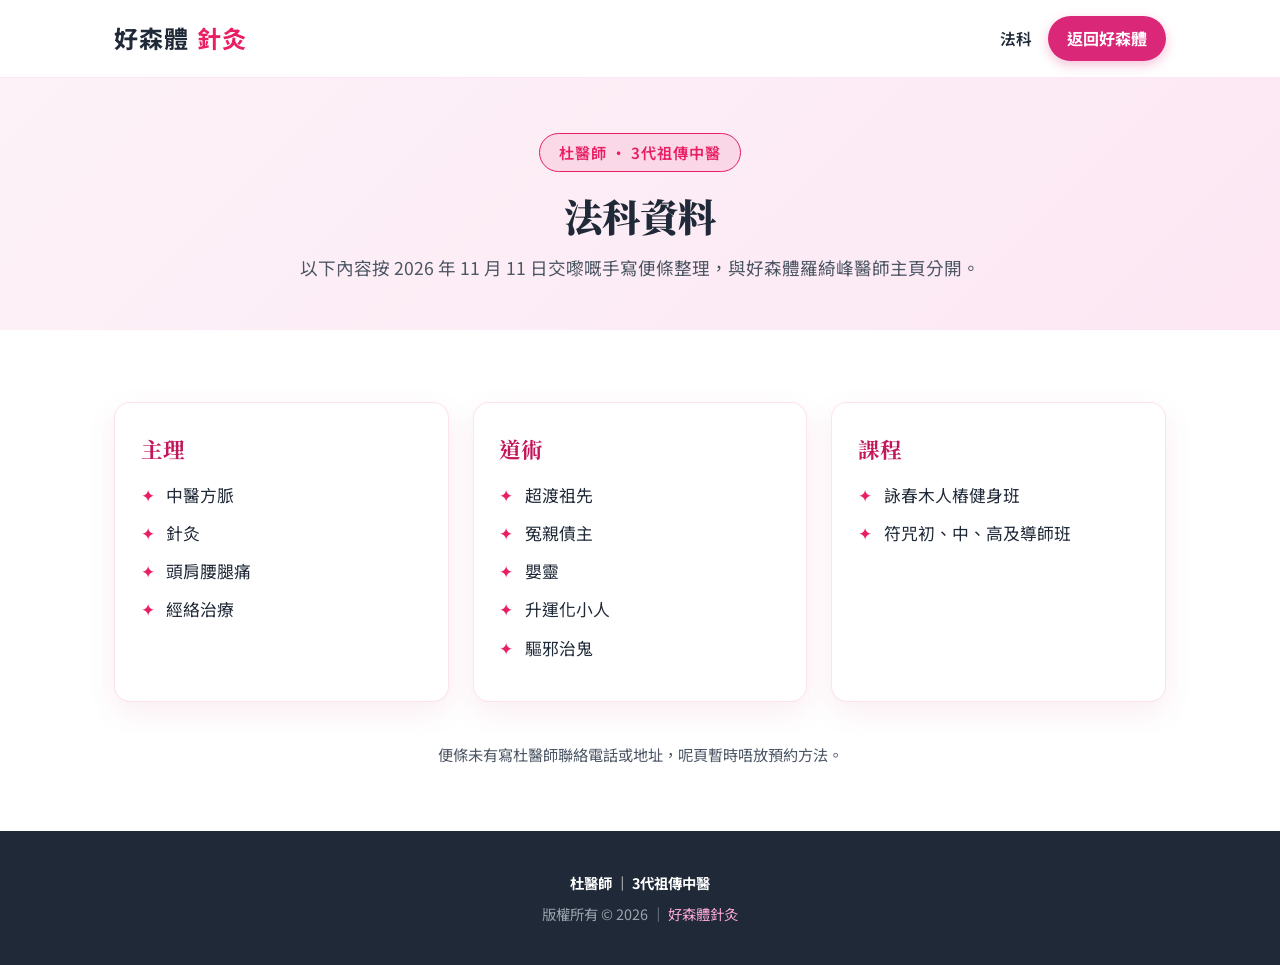
==== fake.html @ 341f4760 "Apply Facebook/IG pink palette and add Du physician ritual practice page" ====
<!DOCTYPE html>
<html lang="zh-HK">
<head>
    <meta charset="UTF-8">
    <meta name="viewport" content="width=device-width, initial-scale=1.0">
    <title>杜醫師法科｜3代祖傳中醫</title>
    <meta name="description" content="杜醫師，3代祖傳中醫。主理中醫方脈、針灸、頭肩腰腿痛、經絡治療；道術超渡祖先、冤親債主、嬰靈、升運化小人、驅邪治鬼；課程包括詠春木人樁健身班，以及符咒初、中、高及導師班。">
    <link rel="preconnect" href="https://fonts.googleapis.com">
    <link rel="preconnect" href="https://fonts.gstatic.com" crossorigin>
    <link href="https://fonts.googleapis.com/css2?family=Noto+Serif+TC:wght@500;700;900&family=Noto+Sans+TC:wght@400;500;600;700&display=swap" rel="stylesheet">
    <style>
        :root {
            --primary: #C2185B;
            --primary-light: #E91E63;
            --accent: #E91E63;
            --accent-hover: #C2185B;
            --button: #DB2777;
            --link: #BE185D;
            --bg-light: #FFFFFF;
            --hero-tint-start: #FDF2F8;
            --hero-tint-end: #FCE7F3;
            --text-dark: #1F2937;
            --text-muted: #4B5563;
            --white: #ffffff;
            --card-shadow: 0 10px 30px rgba(194, 24, 91, 0.08);
        }

        * {
            box-sizing: border-box;
            margin: 0;
            padding: 0;
        }

        body {
            font-family: 'Noto Sans TC', 'PingFang TC', -apple-system, BlinkMacSystemFont, "Segoe UI", Roboto, sans-serif;
            color: var(--text-dark);
            background-color: var(--bg-light);
            line-height: 1.6;
        }

        h1, h2, h3, .serif {
            font-family: 'Noto Serif TC', serif;
        }

        /* Header */
        header {
            background-color: var(--white);
            color: var(--text-dark);
            position: sticky;
            top: 0;
            z-index: 100;
            box-shadow: 0 1px 0 #FCE7F3;
        }

        .nav-container {
            max-width: 1100px;
            margin: 0 auto;
            padding: 1rem 1.5rem;
            display: flex;
            justify-content: space-between;
            align-items: center;
        }

        .logo {
            font-size: 1.5rem;
            font-weight: 700;
            letter-spacing: 1px;
            color: var(--text-dark);
            text-decoration: none;
            display: flex;
            align-items: center;
            gap: 8px;
        }

        .logo span {
            color: var(--accent);
        }

        .nav-btn {
            background-color: var(--button);
            color: var(--white);
            font-weight: 700;
            padding: 0.6rem 1.2rem;
            border-radius: 25px;
            text-decoration: none;
            transition: all 0.3s ease;
            box-shadow: 0 4px 12px rgba(219, 39, 119, 0.28);
        }

        .nav-btn:hover {
            background-color: var(--accent-hover);
            color: var(--white);
            transform: translateY(-2px);
        }

        /* Hero Section */
        .hero {
            background: linear-gradient(135deg, var(--hero-tint-start) 0%, var(--hero-tint-end) 100%);
            color: var(--text-dark);
            padding: 4rem 1.5rem 5rem;
            text-align: center;
            position: relative;
            overflow: hidden;
        }

        .hero::after {
            content: "";
            position: absolute;
            bottom: -50px;
            left: 0;
            right: 0;
            height: 100px;
            background: var(--bg-light);
            transform: skewY(-2deg);
        }

        .hero-container {
            max-width: 800px;
            margin: 0 auto;
            position: relative;
            z-index: 2;
        }

        .doctor-badge {
            display: inline-block;
            background: rgba(233, 30, 99, 0.10);
            border: 1px solid var(--accent);
            color: var(--accent);
            padding: 0.4rem 1.2rem;
            border-radius: 30px;
            font-size: 0.95rem;
            font-weight: 600;
            margin-bottom: 1.5rem;
            letter-spacing: 1px;
        }

        .hero h1 {
            font-size: 2.8rem;
            line-height: 1.3;
            margin-bottom: 1rem;
            font-weight: 900;
        }

        .hero p {
            font-size: 1.2rem;
            color: var(--text-muted);
            margin-bottom: 2rem;
        }

        .price-tag {
            display: inline-flex;
            align-items: baseline;
            gap: 10px;
            background: rgba(233, 30, 99, 0.08);
            backdrop-filter: blur(10px);
            border: 1px solid rgba(233, 30, 99, 0.22);
            padding: 1rem 2rem;
            border-radius: 15px;
            margin-bottom: 2.5rem;
        }

        .price-label {
            font-size: 1.1rem;
            color: var(--text-dark);
        }

        .price-value {
            font-size: 2.5rem;
            font-weight: 900;
            color: var(--accent);
            font-family: 'Noto Serif TC', serif;
        }

        .cta-group {
            display: flex;
            justify-content: center;
            gap: 1rem;
            flex-wrap: wrap;
        }

        .btn-primary {
            background-color: #25D366; /* WhatsApp Green */
            color: white;
            font-size: 1.1rem;
            font-weight: 700;
            padding: 0.9rem 2rem;
            border-radius: 30px;
            text-decoration: none;
            display: inline-flex;
            align-items: center;
            gap: 10px;
            box-shadow: 0 6px 20px rgba(37, 211, 102, 0.3);
            transition: all 0.3s ease;
        }

        .btn-primary:hover {
            transform: translateY(-3px);
            box-shadow: 0 10px 25px rgba(37, 211, 102, 0.4);
        }

        /* Container */
        .container {
            max-width: 1100px;
            margin: 0 auto;
            padding: 4rem 1.5rem;
        }

        .section-title {
            text-align: center;
            font-size: 2.2rem;
            color: var(--primary);
            margin-bottom: 0.8rem;
            font-weight: 700;
        }

        .section-subtitle {
            text-align: center;
            color: var(--text-muted);
            margin-bottom: 3rem;
            font-size: 1.05rem;
        }

        /* Features / Services Grid */
        .services-grid {
            display: grid;
            grid-template-columns: repeat(auto-fit, minmax(280px, 1fr));
            gap: 2rem;
        }

        .service-card {
            background: var(--white);
            border-radius: 16px;
            padding: 2rem;
            box-shadow: var(--card-shadow);
            border: 1px solid rgba(0,0,0,0.03);
            transition: all 0.3s ease;
            position: relative;
            overflow: hidden;
        }

        .service-card::before {
            content: "";
            position: absolute;
            top: 0;
            left: 0;
            width: 4px;
            height: 100%;
            background-color: var(--primary);
        }

        .service-card:hover {
            transform: translateY(-5px);
            box-shadow: 0 15px 35px rgba(194, 24, 91, 0.12);
        }

        .service-icon {
            font-size: 2.2rem;
            margin-bottom: 1rem;
            color: var(--primary);
        }

        .service-card h3 {
            font-size: 1.4rem;
            color: var(--primary);
            margin-bottom: 0.8rem;
        }

        .service-card p {
            color: var(--text-muted);
            font-size: 0.98rem;
            line-height: 1.6;
        }

        /* Doctor Profile Card */
        .profile-section {
            background: var(--white);
            border-radius: 24px;
            padding: 3rem 2rem;
            box-shadow: var(--card-shadow);
            margin: 4rem 0;
            display: grid;
            grid-template-columns: 1fr 1.5fr;
            gap: 3rem;
            align-items: center;
        }

        @media (max-width: 768px) {
            .profile-section {
                grid-template-columns: 1fr;
                text-align: center;
            }
            .hero h1 { font-size: 2rem; }
        }

        .doctor-avatar-box {
            background: linear-gradient(135deg, var(--primary) 0%, var(--primary-light) 100%);
            border-radius: 20px;
            padding: 2.5rem 1.5rem;
            color: white;
            text-align: center;
            box-shadow: 0 10px 25px rgba(194, 24, 91, 0.20);
        }

        .doctor-avatar-box h3 {
            font-size: 1.8rem;
            margin-bottom: 0.5rem;
            color: var(--white);
        }

        .doctor-avatar-box p {
            font-size: 1rem;
            opacity: 0.9;
        }

        .qual-list {
            list-style: none;
            margin-top: 1.5rem;
        }

        .qual-list li {
            position: relative;
            padding-left: 1.8rem;
            margin-bottom: 0.8rem;
            font-size: 1.05rem;
            color: var(--text-dark);
        }

        .qual-list li::before {
            content: "✦";
            position: absolute;
            left: 0;
            color: var(--primary);
            font-size: 1.1rem;
        }

        /* Booking / QR Section */
        .booking-section {
            background: linear-gradient(135deg, var(--hero-tint-start) 0%, var(--hero-tint-end) 100%);
            color: var(--text-dark);
            border-radius: 24px;
            padding: 3.5rem 2rem;
            text-align: center;
            margin: 4rem 0;
            box-shadow: 0 15px 35px rgba(194, 24, 91, 0.10);
            border: 1px solid rgba(233, 30, 99, 0.16);
        }

        .qr-box {
            background: white;
            display: inline-block;
            padding: 1rem;
            border-radius: 16px;
            margin: 2rem 0 1.5rem;
            box-shadow: 0 8px 25px rgba(0,0,0,0.2);
        }

        .qr-box img {
            width: 200px;
            height: 200px;
            display: block;
        }

        /* Footer */
        footer {
            background-color: var(--text-dark);
            color: #9ca3af;
            text-align: center;
            padding: 2.5rem 1.5rem;
            font-size: 0.9rem;
        }

        footer strong {
            color: white;
        }


        .nav-right {
            display: flex;
            align-items: center;
            gap: 1rem;
        }
        .nav-text {
            color: var(--text-dark);
            text-decoration: none;
            font-weight: 600;
            font-size: 0.98rem;
        }
        .nav-text:hover {
            color: var(--link);
        }
        @media (max-width: 480px) {
            .nav-text { font-size: 0.9rem; }
            .nav-right { gap: 0.7rem; }
        }

        .fa-hero {
            background: linear-gradient(135deg, var(--hero-tint-start) 0%, var(--hero-tint-end) 100%);
            color: var(--text-dark);
            padding: 3.5rem 1.5rem 3rem;
            text-align: center;
        }
        .fa-hero .doctor-badge { margin-bottom: 1.2rem; }
        .fa-hero h1 {
            font-size: 2.4rem;
            font-weight: 900;
            line-height: 1.3;
            margin-bottom: 0.8rem;
        }
        .fa-hero p { color: var(--text-muted); font-size: 1.1rem; }
        .fa-grid {
            display: grid;
            grid-template-columns: repeat(auto-fit, minmax(260px, 1fr));
            gap: 1.5rem;
            margin-top: 0.5rem;
        }
        .fa-card {
            background: var(--white);
            border-radius: 16px;
            padding: 1.8rem 1.6rem;
            box-shadow: var(--card-shadow);
            border: 1px solid rgba(233, 30, 99, 0.12);
        }
        .fa-card h2 {
            font-size: 1.35rem;
            color: var(--primary);
            margin-bottom: 1rem;
        }
        .fa-card ul { list-style: none; }
        .fa-card li {
            position: relative;
            padding-left: 1.6rem;
            margin-bottom: 0.7rem;
            color: var(--text-dark);
            font-size: 1.05rem;
        }
        .fa-card li::before {
            content: "✦";
            position: absolute;
            left: 0;
            color: var(--accent);
        }
        .fa-note {
            text-align: center;
            color: var(--text-muted);
            font-size: 0.95rem;
            margin-top: 2.5rem;
        }
    </style>
</head>
<body>
    <header>
        <div class="nav-container">
            <a href="index.html" class="logo">好森體<span>針灸</span></a>
            <div class="nav-right">
                <a href="fake.html" class="nav-text">法科</a>
                <a href="index.html" class="nav-btn">返回好森體</a>
            </div>
        </div>
    </header>

    <section class="fa-hero">
        <div class="hero-container">
            <div class="doctor-badge">杜醫師 · 3代祖傳中醫</div>
            <h1>法科資料</h1>
            <p>以下內容按 2026 年 11 月 11 日交嚟嘅手寫便條整理，與好森體羅綺峰醫師主頁分開。</p>
        </div>
    </section>

    <div class="container">
        <div class="fa-grid">
            <section class="fa-card">
                <h2>主理</h2>
                <ul>
                    <li>中醫方脈</li>
                    <li>針灸</li>
                    <li>頭肩腰腿痛</li>
                    <li>經絡治療</li>
                </ul>
            </section>
            <section class="fa-card">
                <h2>道術</h2>
                <ul>
                    <li>超渡祖先</li>
                    <li>冤親債主</li>
                    <li>嬰靈</li>
                    <li>升運化小人</li>
                    <li>驅邪治鬼</li>
                </ul>
            </section>
            <section class="fa-card">
                <h2>課程</h2>
                <ul>
                    <li>詠春木人樁健身班</li>
                    <li>符咒初、中、高及導師班</li>
                </ul>
            </section>
        </div>
        <p class="fa-note">便條未有寫杜醫師聯絡電話或地址，呢頁暫時唔放預約方法。</p>
    </div>

    <footer>
        <p><strong>杜醫師 ｜ 3代祖傳中醫</strong></p>
        <p style="margin-top: 0.5rem;">版權所有 © 2026 ｜ <a href="index.html" style="color:#F9A8D4;text-decoration:none;">好森體針灸</a></p>
    </footer>
</body>
</html>
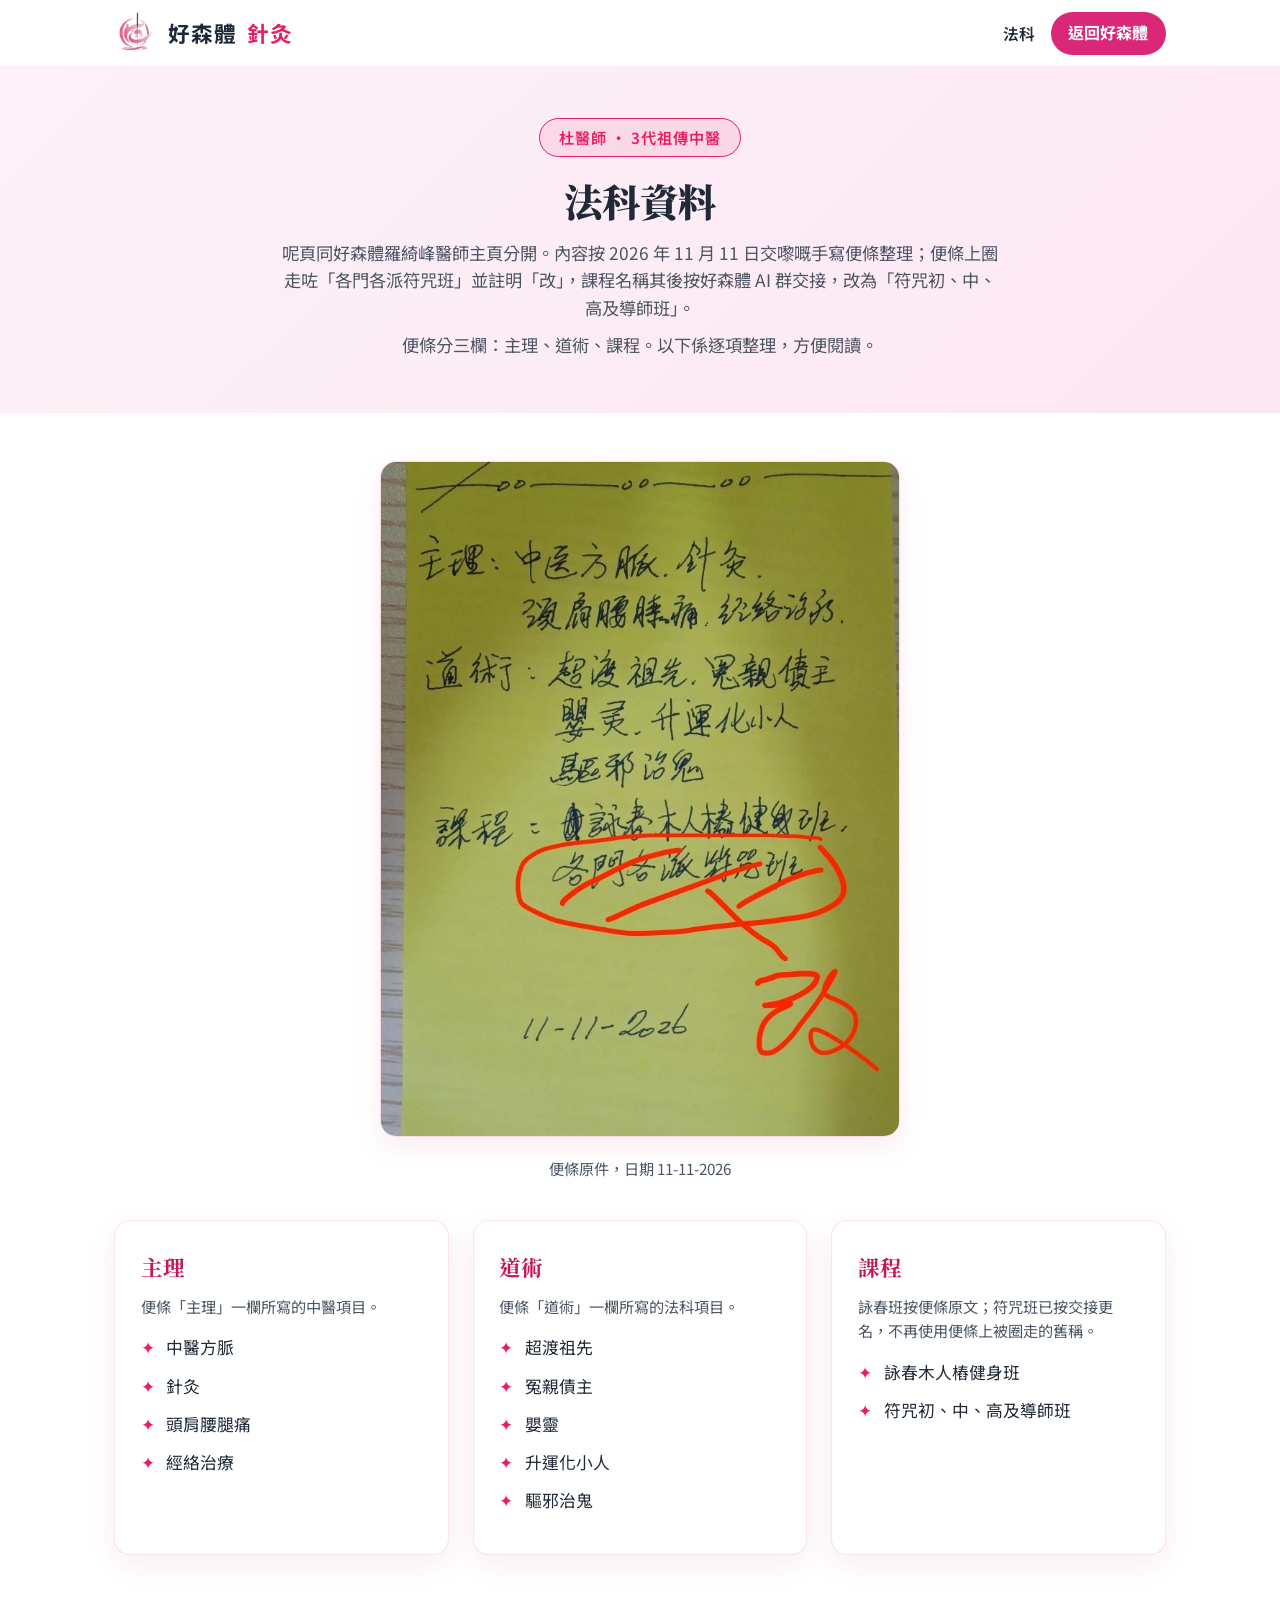
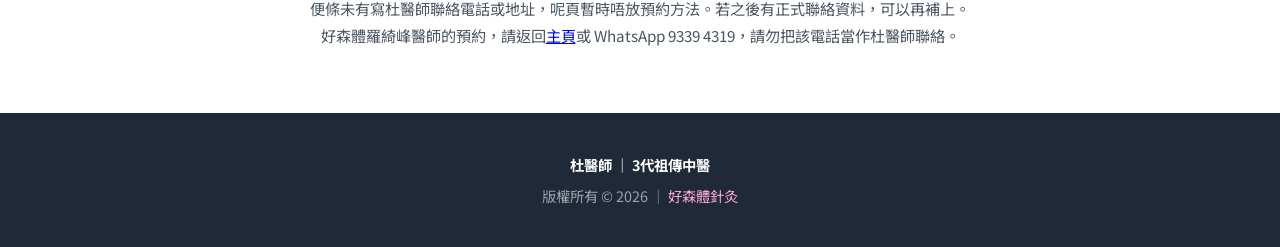
==== commit 733dd8d0: "Add official logo, Facebook and Instagram links, clinic detail, and Du physician note image" ====
--- a/fake.html
+++ b/fake.html
@@ -5,11 +5,13 @@
     <meta name="viewport" content="width=device-width, initial-scale=1.0">
     <title>杜醫師法科｜3代祖傳中醫</title>
     <meta name="description" content="杜醫師，3代祖傳中醫。主理中醫方脈、針灸、頭肩腰腿痛、經絡治療；道術超渡祖先、冤親債主、嬰靈、升運化小人、驅邪治鬼；課程包括詠春木人樁健身班，以及符咒初、中、高及導師班。">
+    <link rel="icon" href="[data-uri]" type="image/png">
     <link rel="preconnect" href="https://fonts.googleapis.com">
     <link rel="preconnect" href="https://fonts.gstatic.com" crossorigin>
     <link href="https://fonts.googleapis.com/css2?family=Noto+Serif+TC:wght@500;700;900&family=Noto+Sans+TC:wght@400;500;600;700&display=swap" rel="stylesheet">
     <style>
         :root {
+            --logo-url: url("[data-uri]");
             --primary: #C2185B;
             --primary-light: #E91E63;
             --accent: #E91E63;
@@ -24,25 +26,14 @@
             --white: #ffffff;
             --card-shadow: 0 10px 30px rgba(194, 24, 91, 0.08);
         }
-
-        * {
-            box-sizing: border-box;
-            margin: 0;
-            padding: 0;
-        }
-
+        * { box-sizing: border-box; margin: 0; padding: 0; }
         body {
             font-family: 'Noto Sans TC', 'PingFang TC', -apple-system, BlinkMacSystemFont, "Segoe UI", Roboto, sans-serif;
             color: var(--text-dark);
             background-color: var(--bg-light);
             line-height: 1.6;
         }
-
-        h1, h2, h3, .serif {
-            font-family: 'Noto Serif TC', serif;
-        }
-
-        /* Header */
+        h1, h2, h3, .serif { font-family: 'Noto Serif TC', serif; }
         header {
             background-color: var(--white);
             color: var(--text-dark);
@@ -51,76 +42,58 @@
             z-index: 100;
             box-shadow: 0 1px 0 #FCE7F3;
         }
-
         .nav-container {
             max-width: 1100px;
             margin: 0 auto;
-            padding: 1rem 1.5rem;
+            padding: 0.7rem 1.5rem;
             display: flex;
             justify-content: space-between;
             align-items: center;
         }
-
         .logo {
-            font-size: 1.5rem;
+            font-size: 1.35rem;
             font-weight: 700;
             letter-spacing: 1px;
             color: var(--text-dark);
             text-decoration: none;
             display: flex;
             align-items: center;
-            gap: 8px;
-        }
-
-        .logo span {
-            color: var(--accent);
-        }
-
+            gap: 10px;
+        }
+        .brand-logo {
+            display: inline-block;
+            width: 44px;
+            height: 44px;
+            background-image: var(--logo-url);
+            background-size: contain;
+            background-repeat: no-repeat;
+            background-position: center;
+            flex-shrink: 0;
+        }
+        .brand-logo-lg {
+            width: 160px;
+            height: 160px;
+            margin: 0 auto 0.8rem;
+        }
+        .logo span { color: var(--accent); }
+        .nav-right { display: flex; align-items: center; gap: 1rem; }
+        .nav-text { color: var(--text-dark); text-decoration: none; font-weight: 600; font-size: 0.98rem; }
+        .nav-text:hover { color: var(--link); }
         .nav-btn {
             background-color: var(--button);
             color: var(--white);
             font-weight: 700;
-            padding: 0.6rem 1.2rem;
+            padding: 0.55rem 1.1rem;
             border-radius: 25px;
             text-decoration: none;
-            transition: all 0.3s ease;
-            box-shadow: 0 4px 12px rgba(219, 39, 119, 0.28);
-        }
-
-        .nav-btn:hover {
-            background-color: var(--accent-hover);
-            color: var(--white);
-            transform: translateY(-2px);
-        }
-
-        /* Hero Section */
-        .hero {
+        }
+        .nav-btn:hover { background-color: var(--accent-hover); color: var(--white); }
+        .fa-hero {
             background: linear-gradient(135deg, var(--hero-tint-start) 0%, var(--hero-tint-end) 100%);
             color: var(--text-dark);
-            padding: 4rem 1.5rem 5rem;
+            padding: 3.2rem 1.5rem 2.8rem;
             text-align: center;
-            position: relative;
-            overflow: hidden;
-        }
-
-        .hero::after {
-            content: "";
-            position: absolute;
-            bottom: -50px;
-            left: 0;
-            right: 0;
-            height: 100px;
-            background: var(--bg-light);
-            transform: skewY(-2deg);
-        }
-
-        .hero-container {
-            max-width: 800px;
-            margin: 0 auto;
-            position: relative;
-            z-index: 2;
-        }
-
+        }
         .doctor-badge {
             display: inline-block;
             background: rgba(233, 30, 99, 0.10);
@@ -130,237 +103,46 @@
             border-radius: 30px;
             font-size: 0.95rem;
             font-weight: 600;
-            margin-bottom: 1.5rem;
+            margin-bottom: 1.2rem;
             letter-spacing: 1px;
         }
-
-        .hero h1 {
-            font-size: 2.8rem;
-            line-height: 1.3;
-            margin-bottom: 1rem;
-            font-weight: 900;
-        }
-
-        .hero p {
-            font-size: 1.2rem;
-            color: var(--text-muted);
-            margin-bottom: 2rem;
-        }
-
-        .price-tag {
-            display: inline-flex;
-            align-items: baseline;
-            gap: 10px;
-            background: rgba(233, 30, 99, 0.08);
-            backdrop-filter: blur(10px);
-            border: 1px solid rgba(233, 30, 99, 0.22);
-            padding: 1rem 2rem;
-            border-radius: 15px;
-            margin-bottom: 2.5rem;
-        }
-
-        .price-label {
-            font-size: 1.1rem;
-            color: var(--text-dark);
-        }
-
-        .price-value {
-            font-size: 2.5rem;
-            font-weight: 900;
-            color: var(--accent);
-            font-family: 'Noto Serif TC', serif;
-        }
-
-        .cta-group {
-            display: flex;
-            justify-content: center;
-            gap: 1rem;
-            flex-wrap: wrap;
-        }
-
-        .btn-primary {
-            background-color: #25D366; /* WhatsApp Green */
-            color: white;
-            font-size: 1.1rem;
-            font-weight: 700;
-            padding: 0.9rem 2rem;
-            border-radius: 30px;
-            text-decoration: none;
-            display: inline-flex;
-            align-items: center;
-            gap: 10px;
-            box-shadow: 0 6px 20px rgba(37, 211, 102, 0.3);
-            transition: all 0.3s ease;
-        }
-
-        .btn-primary:hover {
-            transform: translateY(-3px);
-            box-shadow: 0 10px 25px rgba(37, 211, 102, 0.4);
-        }
-
-        /* Container */
-        .container {
-            max-width: 1100px;
-            margin: 0 auto;
-            padding: 4rem 1.5rem;
-        }
-
-        .section-title {
-            text-align: center;
-            font-size: 2.2rem;
-            color: var(--primary);
-            margin-bottom: 0.8rem;
-            font-weight: 700;
-        }
-
-        .section-subtitle {
-            text-align: center;
-            color: var(--text-muted);
-            margin-bottom: 3rem;
-            font-size: 1.05rem;
-        }
-
-        /* Features / Services Grid */
-        .services-grid {
+        .fa-hero h1 { font-size: 2.4rem; font-weight: 900; line-height: 1.3; margin-bottom: 0.8rem; }
+        .fa-hero p { color: var(--text-muted); font-size: 1.08rem; max-width: 720px; margin: 0 auto 0.6rem; }
+        .container { max-width: 1100px; margin: 0 auto; padding: 3rem 1.5rem 4rem; }
+        .note-wrap { text-align: center; margin: 0 0 2.5rem; }
+        .note-wrap img {
+            width: 100%;
+            max-width: 520px;
+            height: auto;
+            border-radius: 16px;
+            box-shadow: var(--card-shadow);
+            border: 1px solid rgba(233, 30, 99, 0.16);
+        }
+        .note-wrap figcaption { color: var(--text-muted); font-size: 0.95rem; margin-top: 0.8rem; }
+        .fa-grid {
             display: grid;
-            grid-template-columns: repeat(auto-fit, minmax(280px, 1fr));
-            gap: 2rem;
-        }
-
-        .service-card {
+            grid-template-columns: repeat(auto-fit, minmax(260px, 1fr));
+            gap: 1.5rem;
+        }
+        .fa-card {
             background: var(--white);
             border-radius: 16px;
-            padding: 2rem;
+            padding: 1.8rem 1.6rem;
             box-shadow: var(--card-shadow);
-            border: 1px solid rgba(0,0,0,0.03);
-            transition: all 0.3s ease;
+            border: 1px solid rgba(233, 30, 99, 0.12);
+        }
+        .fa-card h2 { font-size: 1.35rem; color: var(--primary); margin-bottom: 0.6rem; }
+        .fa-card .lead { color: var(--text-muted); font-size: 0.95rem; margin-bottom: 1rem; }
+        .fa-card ul { list-style: none; }
+        .fa-card li {
             position: relative;
-            overflow: hidden;
-        }
-
-        .service-card::before {
-            content: "";
-            position: absolute;
-            top: 0;
-            left: 0;
-            width: 4px;
-            height: 100%;
-            background-color: var(--primary);
-        }
-
-        .service-card:hover {
-            transform: translateY(-5px);
-            box-shadow: 0 15px 35px rgba(194, 24, 91, 0.12);
-        }
-
-        .service-icon {
-            font-size: 2.2rem;
-            margin-bottom: 1rem;
-            color: var(--primary);
-        }
-
-        .service-card h3 {
-            font-size: 1.4rem;
-            color: var(--primary);
-            margin-bottom: 0.8rem;
-        }
-
-        .service-card p {
-            color: var(--text-muted);
-            font-size: 0.98rem;
-            line-height: 1.6;
-        }
-
-        /* Doctor Profile Card */
-        .profile-section {
-            background: var(--white);
-            border-radius: 24px;
-            padding: 3rem 2rem;
-            box-shadow: var(--card-shadow);
-            margin: 4rem 0;
-            display: grid;
-            grid-template-columns: 1fr 1.5fr;
-            gap: 3rem;
-            align-items: center;
-        }
-
-        @media (max-width: 768px) {
-            .profile-section {
-                grid-template-columns: 1fr;
-                text-align: center;
-            }
-            .hero h1 { font-size: 2rem; }
-        }
-
-        .doctor-avatar-box {
-            background: linear-gradient(135deg, var(--primary) 0%, var(--primary-light) 100%);
-            border-radius: 20px;
-            padding: 2.5rem 1.5rem;
-            color: white;
-            text-align: center;
-            box-shadow: 0 10px 25px rgba(194, 24, 91, 0.20);
-        }
-
-        .doctor-avatar-box h3 {
-            font-size: 1.8rem;
-            margin-bottom: 0.5rem;
-            color: var(--white);
-        }
-
-        .doctor-avatar-box p {
-            font-size: 1rem;
-            opacity: 0.9;
-        }
-
-        .qual-list {
-            list-style: none;
-            margin-top: 1.5rem;
-        }
-
-        .qual-list li {
-            position: relative;
-            padding-left: 1.8rem;
-            margin-bottom: 0.8rem;
+            padding-left: 1.6rem;
+            margin-bottom: 0.7rem;
+            color: var(--text-dark);
             font-size: 1.05rem;
-            color: var(--text-dark);
-        }
-
-        .qual-list li::before {
-            content: "✦";
-            position: absolute;
-            left: 0;
-            color: var(--primary);
-            font-size: 1.1rem;
-        }
-
-        /* Booking / QR Section */
-        .booking-section {
-            background: linear-gradient(135deg, var(--hero-tint-start) 0%, var(--hero-tint-end) 100%);
-            color: var(--text-dark);
-            border-radius: 24px;
-            padding: 3.5rem 2rem;
-            text-align: center;
-            margin: 4rem 0;
-            box-shadow: 0 15px 35px rgba(194, 24, 91, 0.10);
-            border: 1px solid rgba(233, 30, 99, 0.16);
-        }
-
-        .qr-box {
-            background: white;
-            display: inline-block;
-            padding: 1rem;
-            border-radius: 16px;
-            margin: 2rem 0 1.5rem;
-            box-shadow: 0 8px 25px rgba(0,0,0,0.2);
-        }
-
-        .qr-box img {
-            width: 200px;
-            height: 200px;
-            display: block;
-        }
-
-        /* Footer */
+        }
+        .fa-card li::before { content: "✦"; position: absolute; left: 0; color: var(--accent); }
+        .fa-note { text-align: center; color: var(--text-muted); font-size: 0.95rem; margin-top: 2.5rem; line-height: 1.8; }
         footer {
             background-color: var(--text-dark);
             color: #9ca3af;
@@ -368,89 +150,17 @@
             padding: 2.5rem 1.5rem;
             font-size: 0.9rem;
         }
-
-        footer strong {
-            color: white;
-        }
-
-
-        .nav-right {
-            display: flex;
-            align-items: center;
-            gap: 1rem;
-        }
-        .nav-text {
-            color: var(--text-dark);
-            text-decoration: none;
-            font-weight: 600;
-            font-size: 0.98rem;
-        }
-        .nav-text:hover {
-            color: var(--link);
-        }
+        footer strong { color: white; }
+        footer a { color: #F9A8D4; text-decoration: none; }
         @media (max-width: 480px) {
-            .nav-text { font-size: 0.9rem; }
-            .nav-right { gap: 0.7rem; }
-        }
-
-        .fa-hero {
-            background: linear-gradient(135deg, var(--hero-tint-start) 0%, var(--hero-tint-end) 100%);
-            color: var(--text-dark);
-            padding: 3.5rem 1.5rem 3rem;
-            text-align: center;
-        }
-        .fa-hero .doctor-badge { margin-bottom: 1.2rem; }
-        .fa-hero h1 {
-            font-size: 2.4rem;
-            font-weight: 900;
-            line-height: 1.3;
-            margin-bottom: 0.8rem;
-        }
-        .fa-hero p { color: var(--text-muted); font-size: 1.1rem; }
-        .fa-grid {
-            display: grid;
-            grid-template-columns: repeat(auto-fit, minmax(260px, 1fr));
-            gap: 1.5rem;
-            margin-top: 0.5rem;
-        }
-        .fa-card {
-            background: var(--white);
-            border-radius: 16px;
-            padding: 1.8rem 1.6rem;
-            box-shadow: var(--card-shadow);
-            border: 1px solid rgba(233, 30, 99, 0.12);
-        }
-        .fa-card h2 {
-            font-size: 1.35rem;
-            color: var(--primary);
-            margin-bottom: 1rem;
-        }
-        .fa-card ul { list-style: none; }
-        .fa-card li {
-            position: relative;
-            padding-left: 1.6rem;
-            margin-bottom: 0.7rem;
-            color: var(--text-dark);
-            font-size: 1.05rem;
-        }
-        .fa-card li::before {
-            content: "✦";
-            position: absolute;
-            left: 0;
-            color: var(--accent);
-        }
-        .fa-note {
-            text-align: center;
-            color: var(--text-muted);
-            font-size: 0.95rem;
-            margin-top: 2.5rem;
+            .fa-hero h1 { font-size: 2rem; }
         }
     </style>
 </head>
 <body>
     <header>
         <div class="nav-container">
-            <a href="index.html" class="logo">好森體<span>針灸</span></a>
+            <a href="index.html" class="logo"><span class="brand-logo" role="img" aria-label="好森體針灸標誌"></span>好森體<span>針灸</span></a>
             <div class="nav-right">
                 <a href="fake.html" class="nav-text">法科</a>
                 <a href="index.html" class="nav-btn">返回好森體</a>
@@ -459,17 +169,22 @@
     </header>
 
     <section class="fa-hero">
-        <div class="hero-container">
-            <div class="doctor-badge">杜醫師 · 3代祖傳中醫</div>
-            <h1>法科資料</h1>
-            <p>以下內容按 2026 年 11 月 11 日交嚟嘅手寫便條整理，與好森體羅綺峰醫師主頁分開。</p>
-        </div>
+        <div class="doctor-badge">杜醫師 · 3代祖傳中醫</div>
+        <h1>法科資料</h1>
+        <p>呢頁同好森體羅綺峰醫師主頁分開。內容按 2026 年 11 月 11 日交嚟嘅手寫便條整理；便條上圈走咗「各門各派符咒班」並註明「改」，課程名稱其後按好森體 AI 群交接，改為「符咒初、中、高及導師班」。</p>
+        <p>便條分三欄：主理、道術、課程。以下係逐項整理，方便閱讀。</p>
     </section>
 
     <div class="container">
+        <figure class="note-wrap">
+            <img src="[data-uri]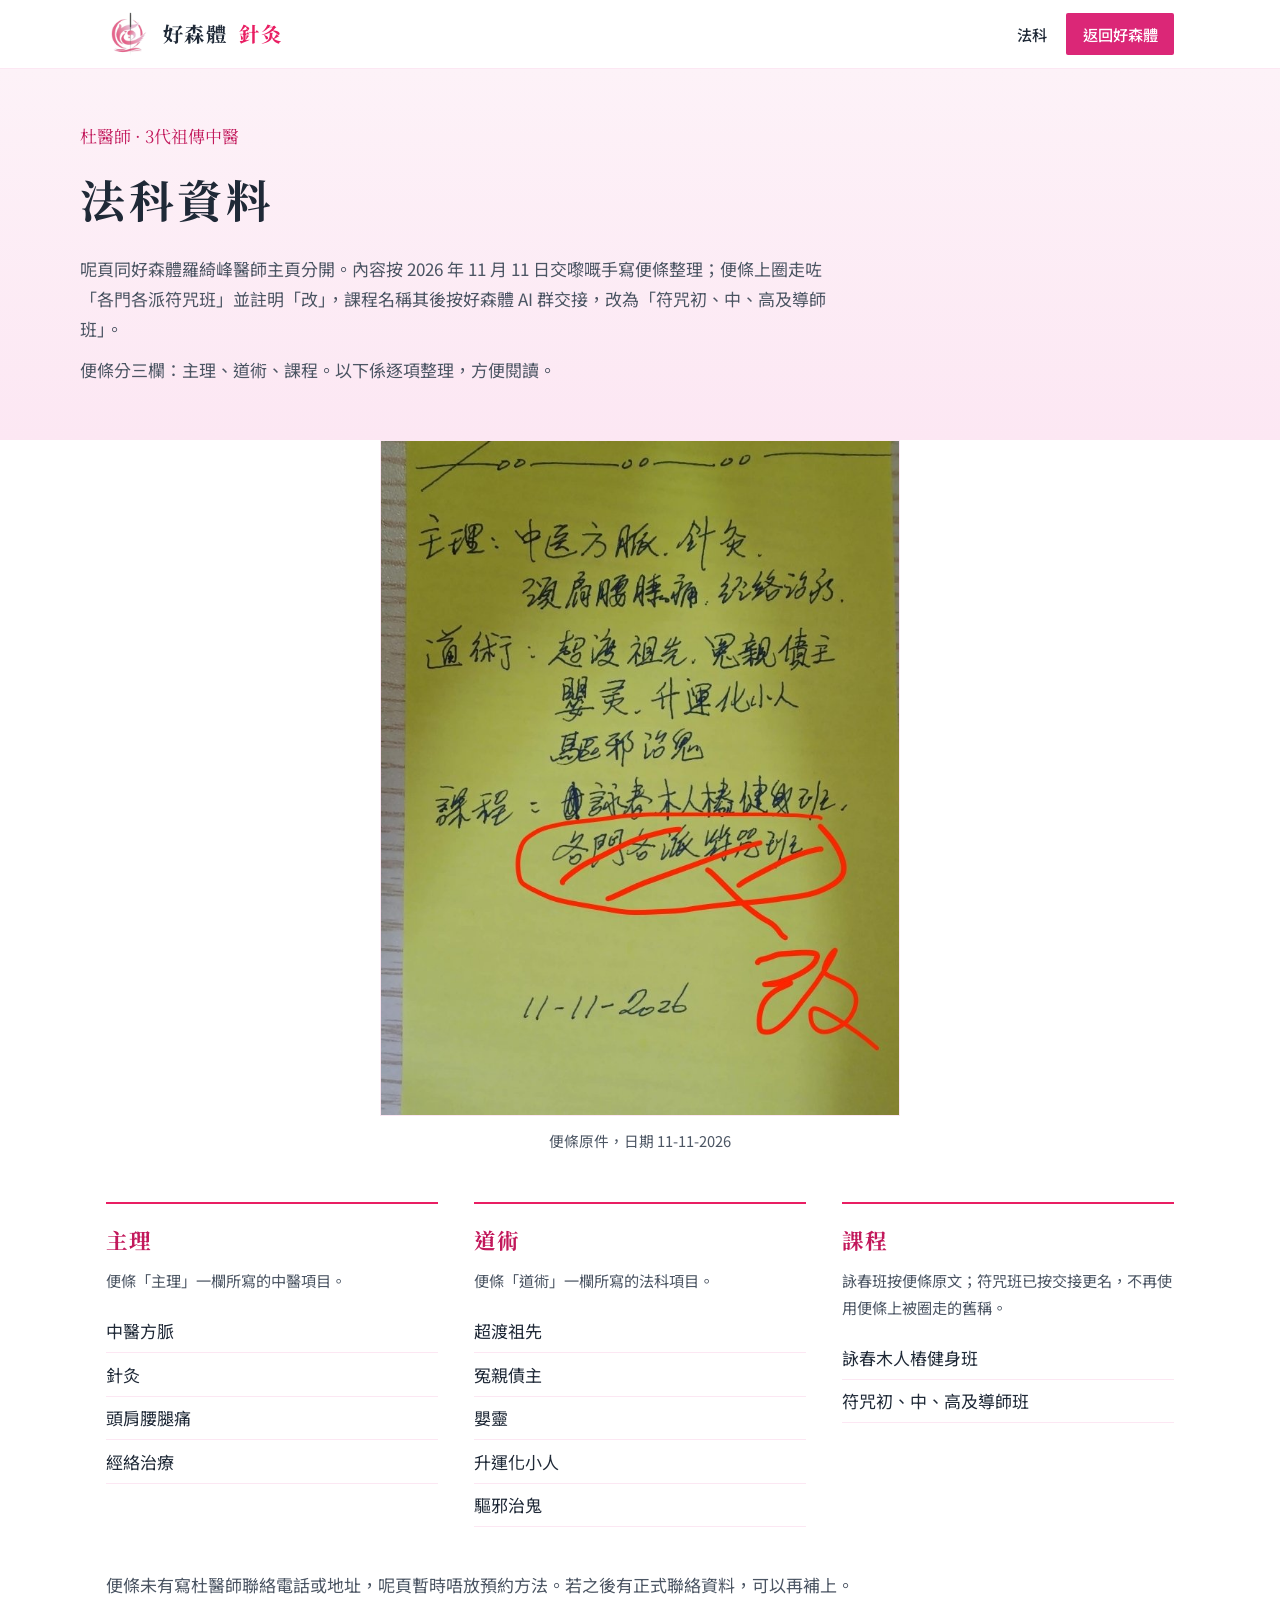
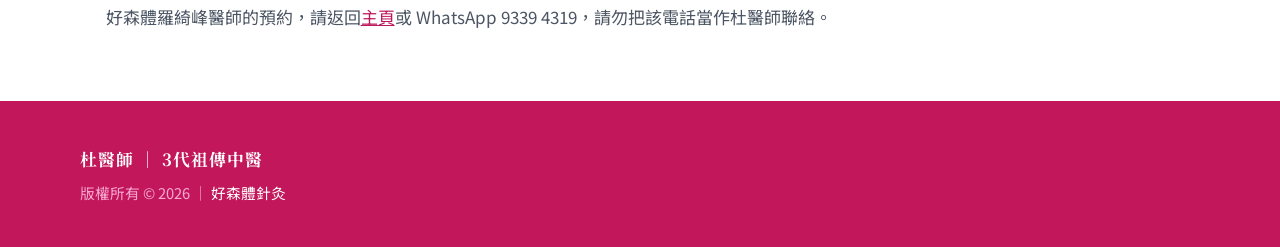
==== commit d3e3dae5: "Publish renovated clinic typography and layout" ====
--- a/fake.html
+++ b/fake.html
@@ -8,181 +8,37 @@
     <link rel="icon" href="[data-uri]" type="image/png">
     <link rel="preconnect" href="https://fonts.googleapis.com">
     <link rel="preconnect" href="https://fonts.gstatic.com" crossorigin>
-    <link href="https://fonts.googleapis.com/css2?family=Noto+Serif+TC:wght@500;700;900&family=Noto+Sans+TC:wght@400;500;600;700&display=swap" rel="stylesheet">
-    <style>
-        :root {
-            --logo-url: url("[data-uri]");
-            --primary: #C2185B;
-            --primary-light: #E91E63;
-            --accent: #E91E63;
-            --accent-hover: #C2185B;
-            --button: #DB2777;
-            --link: #BE185D;
-            --bg-light: #FFFFFF;
-            --hero-tint-start: #FDF2F8;
-            --hero-tint-end: #FCE7F3;
-            --text-dark: #1F2937;
-            --text-muted: #4B5563;
-            --white: #ffffff;
-            --card-shadow: 0 10px 30px rgba(194, 24, 91, 0.08);
-        }
-        * { box-sizing: border-box; margin: 0; padding: 0; }
-        body {
-            font-family: 'Noto Sans TC', 'PingFang TC', -apple-system, BlinkMacSystemFont, "Segoe UI", Roboto, sans-serif;
-            color: var(--text-dark);
-            background-color: var(--bg-light);
-            line-height: 1.6;
-        }
-        h1, h2, h3, .serif { font-family: 'Noto Serif TC', serif; }
-        header {
-            background-color: var(--white);
-            color: var(--text-dark);
-            position: sticky;
-            top: 0;
-            z-index: 100;
-            box-shadow: 0 1px 0 #FCE7F3;
-        }
-        .nav-container {
-            max-width: 1100px;
-            margin: 0 auto;
-            padding: 0.7rem 1.5rem;
-            display: flex;
-            justify-content: space-between;
-            align-items: center;
-        }
-        .logo {
-            font-size: 1.35rem;
-            font-weight: 700;
-            letter-spacing: 1px;
-            color: var(--text-dark);
-            text-decoration: none;
-            display: flex;
-            align-items: center;
-            gap: 10px;
-        }
-        .brand-logo {
-            display: inline-block;
-            width: 44px;
-            height: 44px;
-            background-image: var(--logo-url);
-            background-size: contain;
-            background-repeat: no-repeat;
-            background-position: center;
-            flex-shrink: 0;
-        }
-        .brand-logo-lg {
-            width: 160px;
-            height: 160px;
-            margin: 0 auto 0.8rem;
-        }
-        .logo span { color: var(--accent); }
-        .nav-right { display: flex; align-items: center; gap: 1rem; }
-        .nav-text { color: var(--text-dark); text-decoration: none; font-weight: 600; font-size: 0.98rem; }
-        .nav-text:hover { color: var(--link); }
-        .nav-btn {
-            background-color: var(--button);
-            color: var(--white);
-            font-weight: 700;
-            padding: 0.55rem 1.1rem;
-            border-radius: 25px;
-            text-decoration: none;
-        }
-        .nav-btn:hover { background-color: var(--accent-hover); color: var(--white); }
-        .fa-hero {
-            background: linear-gradient(135deg, var(--hero-tint-start) 0%, var(--hero-tint-end) 100%);
-            color: var(--text-dark);
-            padding: 3.2rem 1.5rem 2.8rem;
-            text-align: center;
-        }
-        .doctor-badge {
-            display: inline-block;
-            background: rgba(233, 30, 99, 0.10);
-            border: 1px solid var(--accent);
-            color: var(--accent);
-            padding: 0.4rem 1.2rem;
-            border-radius: 30px;
-            font-size: 0.95rem;
-            font-weight: 600;
-            margin-bottom: 1.2rem;
-            letter-spacing: 1px;
-        }
-        .fa-hero h1 { font-size: 2.4rem; font-weight: 900; line-height: 1.3; margin-bottom: 0.8rem; }
-        .fa-hero p { color: var(--text-muted); font-size: 1.08rem; max-width: 720px; margin: 0 auto 0.6rem; }
-        .container { max-width: 1100px; margin: 0 auto; padding: 3rem 1.5rem 4rem; }
-        .note-wrap { text-align: center; margin: 0 0 2.5rem; }
-        .note-wrap img {
-            width: 100%;
-            max-width: 520px;
-            height: auto;
-            border-radius: 16px;
-            box-shadow: var(--card-shadow);
-            border: 1px solid rgba(233, 30, 99, 0.16);
-        }
-        .note-wrap figcaption { color: var(--text-muted); font-size: 0.95rem; margin-top: 0.8rem; }
-        .fa-grid {
-            display: grid;
-            grid-template-columns: repeat(auto-fit, minmax(260px, 1fr));
-            gap: 1.5rem;
-        }
-        .fa-card {
-            background: var(--white);
-            border-radius: 16px;
-            padding: 1.8rem 1.6rem;
-            box-shadow: var(--card-shadow);
-            border: 1px solid rgba(233, 30, 99, 0.12);
-        }
-        .fa-card h2 { font-size: 1.35rem; color: var(--primary); margin-bottom: 0.6rem; }
-        .fa-card .lead { color: var(--text-muted); font-size: 0.95rem; margin-bottom: 1rem; }
-        .fa-card ul { list-style: none; }
-        .fa-card li {
-            position: relative;
-            padding-left: 1.6rem;
-            margin-bottom: 0.7rem;
-            color: var(--text-dark);
-            font-size: 1.05rem;
-        }
-        .fa-card li::before { content: "✦"; position: absolute; left: 0; color: var(--accent); }
-        .fa-note { text-align: center; color: var(--text-muted); font-size: 0.95rem; margin-top: 2.5rem; line-height: 1.8; }
-        footer {
-            background-color: var(--text-dark);
-            color: #9ca3af;
-            text-align: center;
-            padding: 2.5rem 1.5rem;
-            font-size: 0.9rem;
-        }
-        footer strong { color: white; }
-        footer a { color: #F9A8D4; text-decoration: none; }
-        @media (max-width: 480px) {
-            .fa-hero h1 { font-size: 2rem; }
-        }
-    </style>
+    <link href="https://fonts.googleapis.com/css2?family=Noto+Serif+TC:wght@500;700&family=Noto+Sans+TC:wght@400;500;600;700&display=swap" rel="stylesheet">
+    <link rel="stylesheet" href="style.css">
 </head>
 <body>
     <header>
-        <div class="nav-container">
-            <a href="index.html" class="logo"><span class="brand-logo" role="img" aria-label="好森體針灸標誌"></span>好森體<span>針灸</span></a>
-            <div class="nav-right">
-                <a href="fake.html" class="nav-text">法科</a>
-                <a href="index.html" class="nav-btn">返回好森體</a>
-            </div>
+        <div class="nav">
+            <a href="index.html" class="logo"><span class="logo-img" role="img" aria-label="好森體針灸標誌"></span>好森體<em>針灸</em></a>
+            <a class="btn-book nav-cta" href="index.html">返回好森體</a>
+            <nav class="nav-links">
+                <a href="fake.html">法科</a>
+                <a class="btn-book" href="index.html">返回好森體</a>
+            </nav>
         </div>
     </header>
 
     <section class="fa-hero">
-        <div class="doctor-badge">杜醫師 · 3代祖傳中醫</div>
-        <h1>法科資料</h1>
-        <p>呢頁同好森體羅綺峰醫師主頁分開。內容按 2026 年 11 月 11 日交嚟嘅手寫便條整理；便條上圈走咗「各門各派符咒班」並註明「改」，課程名稱其後按好森體 AI 群交接，改為「符咒初、中、高及導師班」。</p>
-        <p>便條分三欄：主理、道術、課程。以下係逐項整理，方便閱讀。</p>
+        <div class="fa-hero-inner">
+            <p class="kicker">杜醫師 · 3代祖傳中醫</p>
+            <h1>法科資料</h1>
+            <p>呢頁同好森體羅綺峰醫師主頁分開。內容按 2026 年 11 月 11 日交嚟嘅手寫便條整理；便條上圈走咗「各門各派符咒班」並註明「改」，課程名稱其後按好森體 AI 群交接，改為「符咒初、中、高及導師班」。</p>
+            <p>便條分三欄：主理、道術、課程。以下係逐項整理，方便閱讀。</p>
+        </div>
     </section>
 
-    <div class="container">
-        <figure class="note-wrap">
+    <div class="wrap">
+        <figure class="note">
             <img src="[data-uri]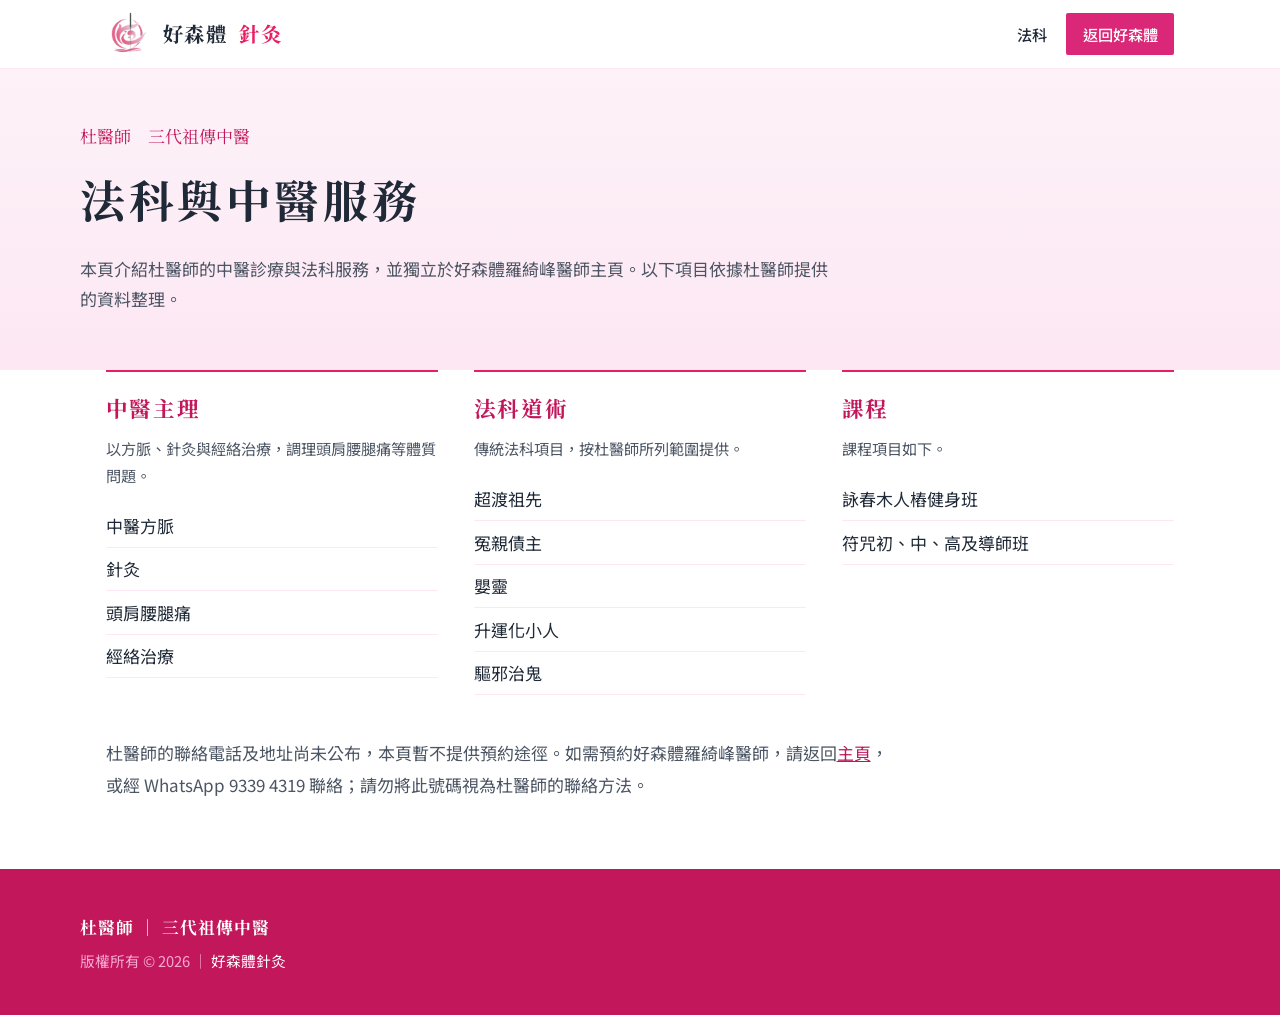
==== commit a6317998: "Replace ritual practice page photo with professionally worded service list" ====
--- a/fake.html
+++ b/fake.html
@@ -3,8 +3,8 @@
 <head>
     <meta charset="UTF-8">
     <meta name="viewport" content="width=device-width, initial-scale=1.0">
-    <title>杜醫師法科｜3代祖傳中醫</title>
-    <meta name="description" content="杜醫師，3代祖傳中醫。主理中醫方脈、針灸、頭肩腰腿痛、經絡治療；道術超渡祖先、冤親債主、嬰靈、升運化小人、驅邪治鬼；課程包括詠春木人樁健身班，以及符咒初、中、高及導師班。">
+    <title>杜醫師法科｜三代祖傳中醫</title>
+    <meta name="description" content="杜醫師，三代祖傳中醫。主理中醫方脈、針灸、頭肩腰腿痛、經絡治療；法科包括超渡祖先、冤親債主、嬰靈、升運化小人、驅邪治鬼；課程包括詠春木人樁健身班，以及符咒初、中、高及導師班。">
     <link rel="icon" href="[data-uri]" type="image/png">
     <link rel="preconnect" href="https://fonts.googleapis.com">
     <link rel="preconnect" href="https://fonts.gstatic.com" crossorigin>
@@ -25,22 +25,17 @@
 
     <section class="fa-hero">
         <div class="fa-hero-inner">
-            <p class="kicker">杜醫師 · 3代祖傳中醫</p>
-            <h1>法科資料</h1>
-            <p>呢頁同好森體羅綺峰醫師主頁分開。內容按 2026 年 11 月 11 日交嚟嘅手寫便條整理；便條上圈走咗「各門各派符咒班」並註明「改」，課程名稱其後按好森體 AI 群交接，改為「符咒初、中、高及導師班」。</p>
-            <p>便條分三欄：主理、道術、課程。以下係逐項整理，方便閱讀。</p>
+            <p class="kicker">杜醫師　三代祖傳中醫</p>
+            <h1>法科與中醫服務</h1>
+            <p>本頁介紹杜醫師的中醫診療與法科服務，並獨立於好森體羅綺峰醫師主頁。以下項目依據杜醫師提供的資料整理。</p>
         </div>
     </section>
 
     <div class="wrap">
-        <figure class="note">
-            <img src="[data-uri]" alt="2026 年 11 月 11 日杜醫師網站資料手寫便條，列明主理、道術同課程，並圈改符咒班名稱">
-            <figcaption>便條原件，日期 11-11-2026</figcaption>
-        </figure>
         <div class="fa-grid">
             <section class="fa-col">
-                <h2>主理</h2>
-                <p class="lead">便條「主理」一欄所寫的中醫項目。</p>
+                <h2>中醫主理</h2>
+                <p class="lead">以方脈、針灸與經絡治療，調理頭肩腰腿痛等體質問題。</p>
                 <ul>
                     <li>中醫方脈</li>
                     <li>針灸</li>
@@ -49,8 +44,8 @@
                 </ul>
             </section>
             <section class="fa-col">
-                <h2>道術</h2>
-                <p class="lead">便條「道術」一欄所寫的法科項目。</p>
+                <h2>法科道術</h2>
+                <p class="lead">傳統法科項目，按杜醫師所列範圍提供。</p>
                 <ul>
                     <li>超渡祖先</li>
                     <li>冤親債主</li>
@@ -61,19 +56,19 @@
             </section>
             <section class="fa-col">
                 <h2>課程</h2>
-                <p class="lead">詠春班按便條原文；符咒班已按交接更名，不再使用便條上被圈走的舊稱。</p>
+                <p class="lead">課程項目如下。</p>
                 <ul>
                     <li>詠春木人樁健身班</li>
                     <li>符咒初、中、高及導師班</li>
                 </ul>
             </section>
         </div>
-        <p class="fa-note">便條未有寫杜醫師聯絡電話或地址，呢頁暫時唔放預約方法。若之後有正式聯絡資料，可以再補上。<br>好森體羅綺峰醫師的預約，請返回<a href="index.html">主頁</a>或 WhatsApp 9339 4319，請勿把該電話當作杜醫師聯絡。</p>
+        <p class="fa-note">杜醫師的聯絡電話及地址尚未公布，本頁暫不提供預約途徑。如需預約好森體羅綺峰醫師，請返回<a href="index.html">主頁</a>，或經 WhatsApp 9339 4319 聯絡；請勿將此號碼視為杜醫師的聯絡方法。</p>
     </div>
 
     <footer>
         <div class="foot">
-            <p><strong>杜醫師 ｜ 3代祖傳中醫</strong></p>
+            <p><strong>杜醫師 ｜ 三代祖傳中醫</strong></p>
             <p>版權所有 © 2026 ｜ <a href="index.html">好森體針灸</a></p>
         </div>
     </footer>
